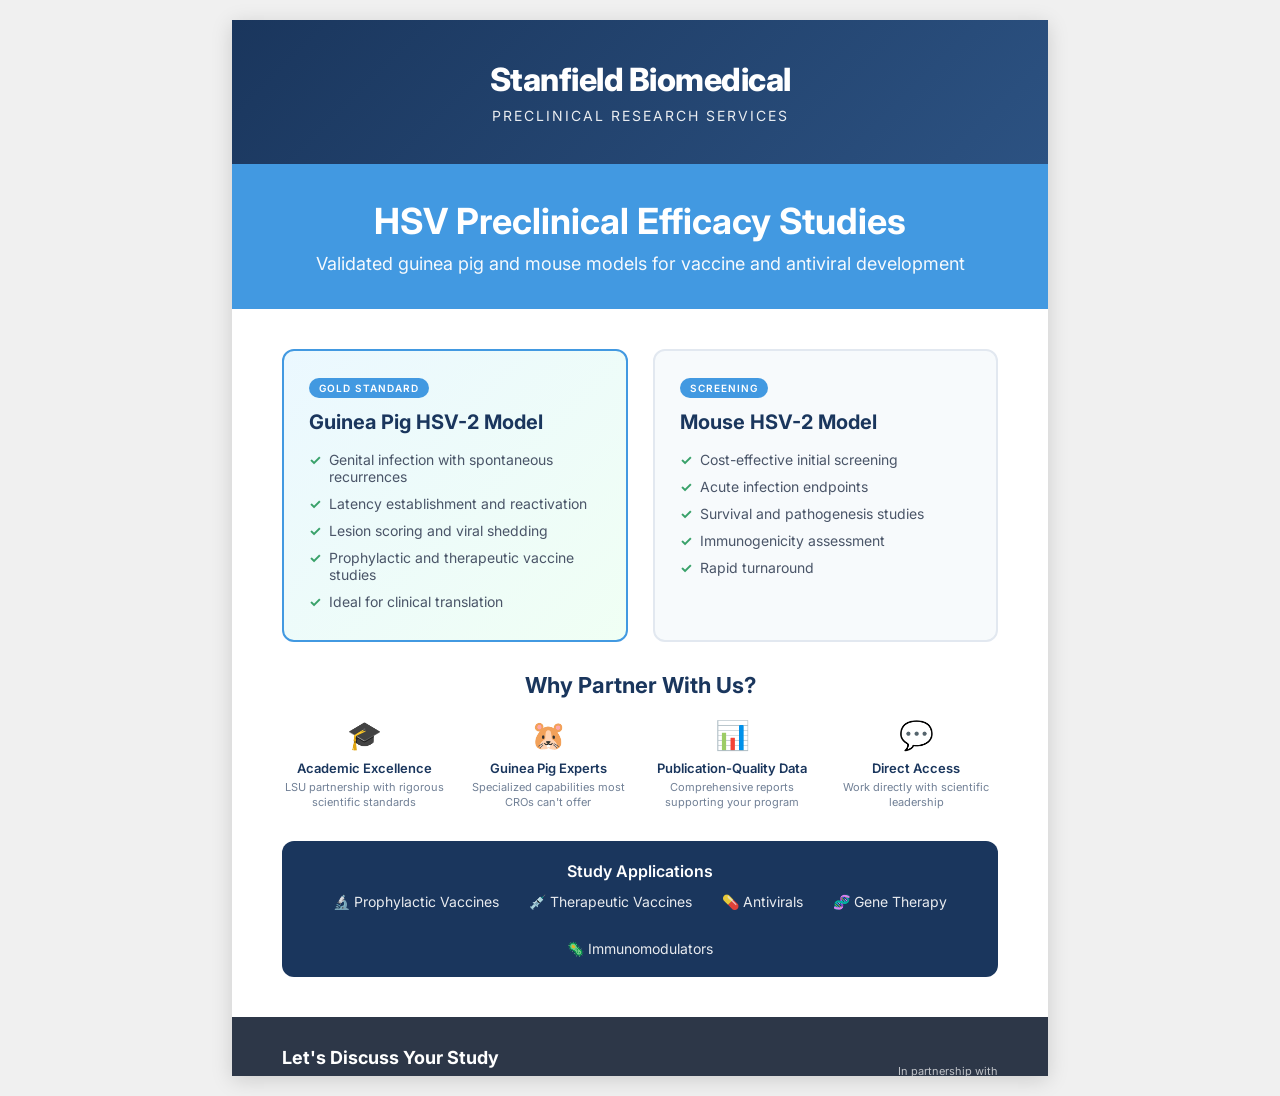
==== flyer-herpes-workshop.html @ 2f878831 "Add HSV workshop flyer" ====
<!DOCTYPE html>
<html lang="en">
<head>
    <meta charset="UTF-8">
    <meta name="viewport" content="width=device-width, initial-scale=1.0">
    <title>Stanfield Biomedical - HSV Research Services Flyer</title>
    <link rel="preconnect" href="https://fonts.googleapis.com">
    <link rel="preconnect" href="https://fonts.gstatic.com" crossorigin>
    <link href="https://fonts.googleapis.com/css2?family=Inter:wght@400;500;600;700;800&display=swap" rel="stylesheet">
    <style>
        * {
            box-sizing: border-box;
            margin: 0;
            padding: 0;
        }

        @page {
            size: letter;
            margin: 0;
        }

        body {
            font-family: 'Inter', -apple-system, BlinkMacSystemFont, sans-serif;
            background: #f0f0f0;
            display: flex;
            justify-content: center;
            padding: 20px;
        }

        .flyer {
            width: 8.5in;
            height: 11in;
            background: white;
            box-shadow: 0 4px 20px rgba(0,0,0,0.15);
            overflow: hidden;
            display: flex;
            flex-direction: column;
        }

        /* Header */
        .header {
            background: linear-gradient(135deg, #1a365d 0%, #2c5282 100%);
            color: white;
            padding: 40px 50px;
            text-align: center;
        }

        .company-name {
            font-size: 32px;
            font-weight: 800;
            letter-spacing: -0.5px;
            margin-bottom: 8px;
        }

        .tagline {
            font-size: 14px;
            opacity: 0.9;
            text-transform: uppercase;
            letter-spacing: 2px;
        }

        /* Hero */
        .hero {
            background: #4299e1;
            color: white;
            padding: 35px 50px;
            text-align: center;
        }

        .hero h1 {
            font-size: 36px;
            font-weight: 700;
            margin-bottom: 10px;
        }

        .hero p {
            font-size: 18px;
            opacity: 0.95;
        }

        /* Main Content */
        .content {
            flex: 1;
            padding: 40px 50px;
            display: flex;
            flex-direction: column;
            gap: 30px;
        }

        /* Models Section */
        .models {
            display: grid;
            grid-template-columns: 1fr 1fr;
            gap: 25px;
        }

        .model-card {
            background: #f7fafc;
            border: 2px solid #e2e8f0;
            border-radius: 12px;
            padding: 25px;
        }

        .model-card.featured {
            border-color: #4299e1;
            background: linear-gradient(135deg, #ebf8ff 0%, #f0fff4 100%);
        }

        .model-badge {
            display: inline-block;
            background: #4299e1;
            color: white;
            font-size: 10px;
            font-weight: 600;
            text-transform: uppercase;
            letter-spacing: 1px;
            padding: 4px 10px;
            border-radius: 20px;
            margin-bottom: 12px;
        }

        .model-card h3 {
            color: #1a365d;
            font-size: 20px;
            font-weight: 700;
            margin-bottom: 12px;
        }

        .model-card ul {
            list-style: none;
            color: #4a5568;
            font-size: 14px;
        }

        .model-card li {
            padding: 5px 0;
            padding-left: 20px;
            position: relative;
        }

        .model-card li::before {
            content: "✓";
            position: absolute;
            left: 0;
            color: #38a169;
            font-weight: bold;
        }

        /* Why Section */
        .why-section h2 {
            color: #1a365d;
            font-size: 22px;
            font-weight: 700;
            margin-bottom: 20px;
            text-align: center;
        }

        .why-grid {
            display: grid;
            grid-template-columns: repeat(4, 1fr);
            gap: 20px;
        }

        .why-item {
            text-align: center;
        }

        .why-icon {
            font-size: 28px;
            margin-bottom: 8px;
        }

        .why-item h4 {
            color: #1a365d;
            font-size: 13px;
            font-weight: 600;
            margin-bottom: 4px;
        }

        .why-item p {
            color: #718096;
            font-size: 11px;
            line-height: 1.4;
        }

        /* Applications */
        .applications {
            background: #1a365d;
            color: white;
            padding: 20px 30px;
            border-radius: 12px;
            text-align: center;
        }

        .applications h3 {
            font-size: 16px;
            font-weight: 600;
            margin-bottom: 12px;
        }

        .app-list {
            display: flex;
            justify-content: center;
            gap: 30px;
            flex-wrap: wrap;
            font-size: 14px;
        }

        .app-list span {
            opacity: 0.9;
        }

        /* Footer */
        .footer {
            background: #2d3748;
            color: white;
            padding: 30px 50px;
            display: flex;
            justify-content: space-between;
            align-items: center;
        }

        .contact-info h3 {
            font-size: 18px;
            font-weight: 700;
            margin-bottom: 10px;
        }

        .contact-info p {
            font-size: 14px;
            opacity: 0.9;
            margin: 4px 0;
        }

        .contact-info a {
            color: #63b3ed;
            text-decoration: none;
        }

        .qr-placeholder {
            width: 100px;
            height: 100px;
            background: white;
            border-radius: 8px;
            display: flex;
            align-items: center;
            justify-content: center;
            color: #1a365d;
            font-size: 10px;
            text-align: center;
            padding: 10px;
        }

        .partner-badge {
            text-align: right;
        }

        .partner-badge p {
            font-size: 11px;
            opacity: 0.7;
            margin-bottom: 4px;
        }

        .partner-badge .lsu {
            font-size: 16px;
            font-weight: 600;
        }

        @media print {
            body {
                background: white;
                padding: 0;
            }
            .flyer {
                box-shadow: none;
            }
        }
    </style>
</head>
<body>
    <div class="flyer">
        <header class="header">
            <div class="company-name">Stanfield Biomedical</div>
            <div class="tagline">Preclinical Research Services</div>
        </header>

        <div class="hero">
            <h1>HSV Preclinical Efficacy Studies</h1>
            <p>Validated guinea pig and mouse models for vaccine and antiviral development</p>
        </div>

        <div class="content">
            <div class="models">
                <div class="model-card featured">
                    <span class="model-badge">Gold Standard</span>
                    <h3>Guinea Pig HSV-2 Model</h3>
                    <ul>
                        <li>Genital infection with spontaneous recurrences</li>
                        <li>Latency establishment and reactivation</li>
                        <li>Lesion scoring and viral shedding</li>
                        <li>Prophylactic and therapeutic vaccine studies</li>
                        <li>Ideal for clinical translation</li>
                    </ul>
                </div>
                <div class="model-card">
                    <span class="model-badge">Screening</span>
                    <h3>Mouse HSV-2 Model</h3>
                    <ul>
                        <li>Cost-effective initial screening</li>
                        <li>Acute infection endpoints</li>
                        <li>Survival and pathogenesis studies</li>
                        <li>Immunogenicity assessment</li>
                        <li>Rapid turnaround</li>
                    </ul>
                </div>
            </div>

            <div class="why-section">
                <h2>Why Partner With Us?</h2>
                <div class="why-grid">
                    <div class="why-item">
                        <div class="why-icon">🎓</div>
                        <h4>Academic Excellence</h4>
                        <p>LSU partnership with rigorous scientific standards</p>
                    </div>
                    <div class="why-item">
                        <div class="why-icon">🐹</div>
                        <h4>Guinea Pig Experts</h4>
                        <p>Specialized capabilities most CROs can't offer</p>
                    </div>
                    <div class="why-item">
                        <div class="why-icon">📊</div>
                        <h4>Publication-Quality Data</h4>
                        <p>Comprehensive reports supporting your program</p>
                    </div>
                    <div class="why-item">
                        <div class="why-icon">💬</div>
                        <h4>Direct Access</h4>
                        <p>Work directly with scientific leadership</p>
                    </div>
                </div>
            </div>

            <div class="applications">
                <h3>Study Applications</h3>
                <div class="app-list">
                    <span>🔬 Prophylactic Vaccines</span>
                    <span>💉 Therapeutic Vaccines</span>
                    <span>💊 Antivirals</span>
                    <span>🧬 Gene Therapy</span>
                    <span>🦠 Immunomodulators</span>
                </div>
            </div>
        </div>

        <footer class="footer">
            <div class="contact-info">
                <h3>Let's Discuss Your Study</h3>
                <p>📧 <a href="mailto:info@stanfieldbiomedical.com">info@stanfieldbiomedical.com</a></p>
                <p>🌐 <a href="https://stanfieldbiomedical.com">stanfieldbiomedical.com</a></p>
            </div>
            <div class="partner-badge">
                <p>In partnership with</p>
                <div class="lsu">Louisiana State University</div>
            </div>
        </footer>
    </div>
</body>
</html>
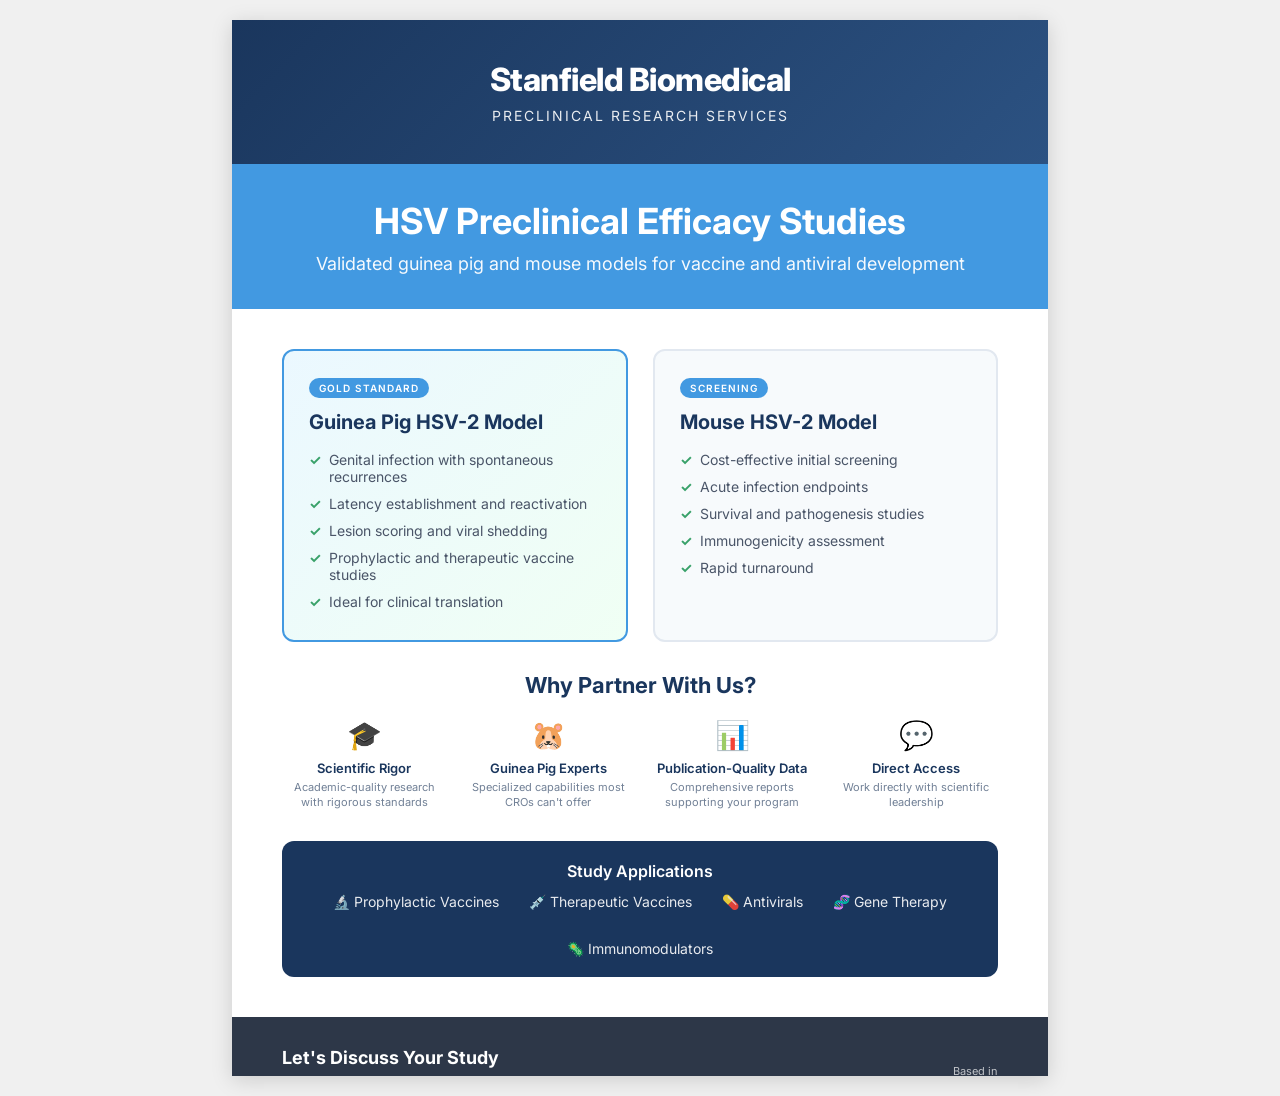
==== commit 74be6248: "Remove LSU partnership references from flyer" ====
--- a/flyer-herpes-workshop.html
+++ b/flyer-herpes-workshop.html
@@ -320,8 +320,8 @@
                 <div class="why-grid">
                     <div class="why-item">
                         <div class="why-icon">🎓</div>
-                        <h4>Academic Excellence</h4>
-                        <p>LSU partnership with rigorous scientific standards</p>
+                        <h4>Scientific Rigor</h4>
+                        <p>Academic-quality research with rigorous standards</p>
                     </div>
                     <div class="why-item">
                         <div class="why-icon">🐹</div>
@@ -360,8 +360,8 @@
                 <p>🌐 <a href="https://stanfieldbiomedical.com">stanfieldbiomedical.com</a></p>
             </div>
             <div class="partner-badge">
-                <p>In partnership with</p>
-                <div class="lsu">Louisiana State University</div>
+                <p>Based in</p>
+                <div class="lsu">Louisiana, USA</div>
             </div>
         </footer>
     </div>
